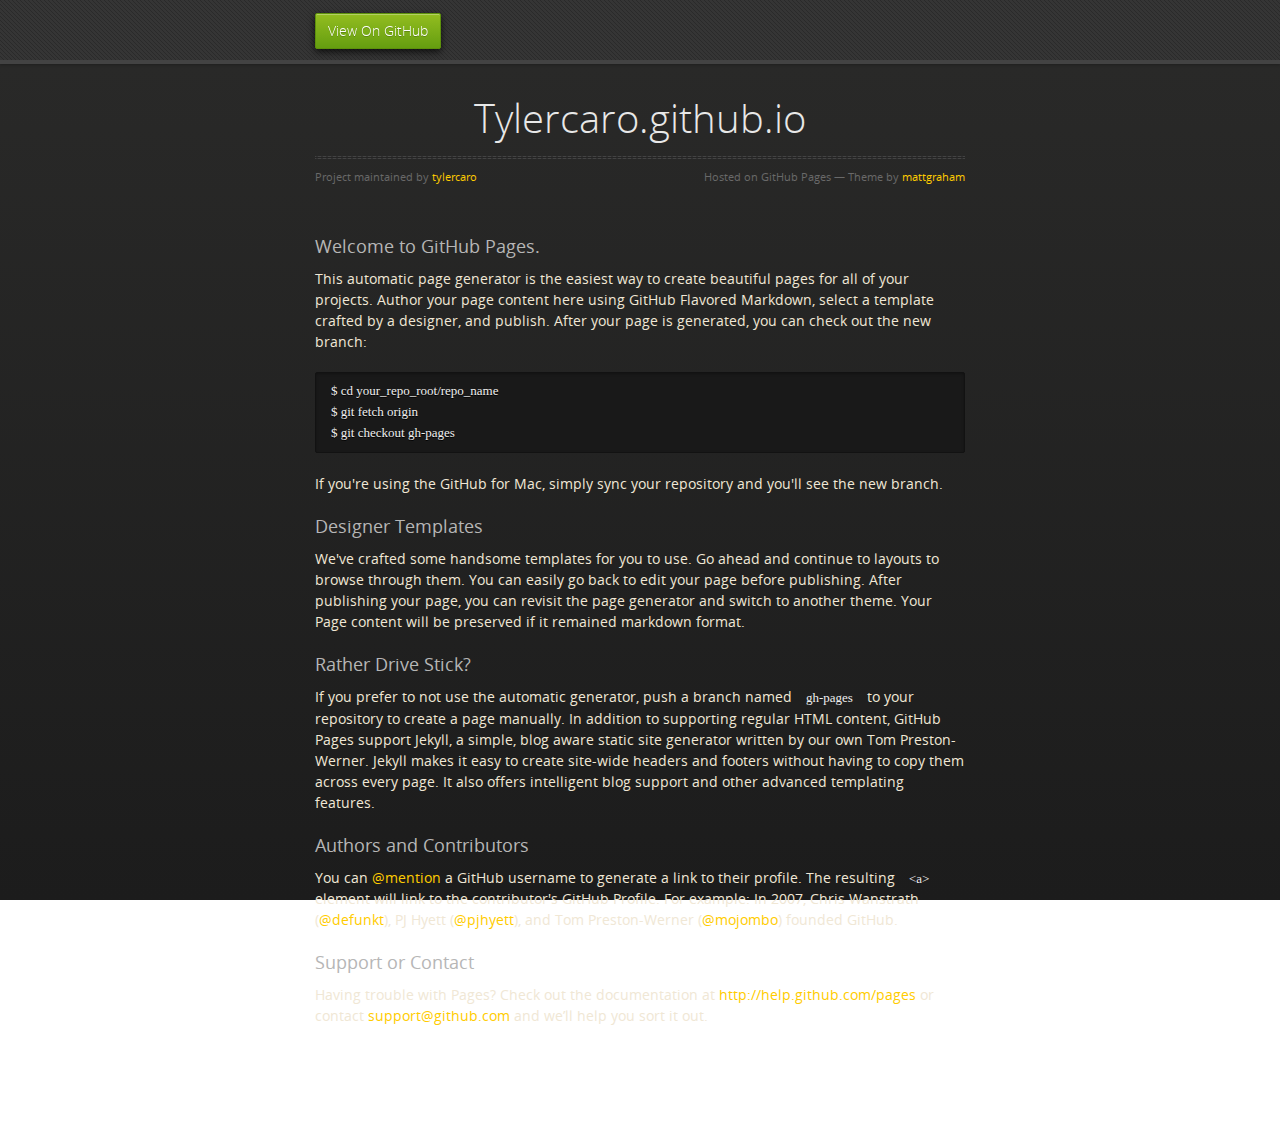
==== archive/index.html @ 43fe7cd8 "Copied Bootstrap Files for Site" ====
<!doctype html>
<html>
  <head>
    <meta charset="utf-8">
    <meta http-equiv="X-UA-Compatible" content="chrome=1">
    <title>Tylercaro.github.io by tylercaro</title>
    <link rel="stylesheet" href="stylesheets/styles.css">
    <link rel="stylesheet" href="stylesheets/pygment_trac.css">
    <script src="https://ajax.googleapis.com/ajax/libs/jquery/1.7.1/jquery.min.js"></script>
    <script src="javascripts/respond.js"></script>
    <!--[if lt IE 9]>
      <script src="//html5shiv.googlecode.com/svn/trunk/html5.js"></script>
    <![endif]-->
    <!--[if lt IE 8]>
    <link rel="stylesheet" href="stylesheets/ie.css">
    <![endif]-->
    <meta name="viewport" content="width=device-width, initial-scale=1, user-scalable=no">

  </head>
  <body>
      <div id="header">
        <nav>
          <li class="fork"><a href="https://github.com/tylercaro">View On GitHub</a></li>
        </nav>
      </div><!-- end header -->

    <div class="wrapper">

      <section>
        <div id="title">
          <h1>Tylercaro.github.io</h1>
          <p></p>
          <hr>
          <span class="credits left">Project maintained by <a href="https://github.com/tylercaro">tylercaro</a></span>
          <span class="credits right">Hosted on GitHub Pages &mdash; Theme by <a href="https://twitter.com/michigangraham">mattgraham</a></span>
        </div>

        <h3>
<a name="welcome-to-github-pages" class="anchor" href="#welcome-to-github-pages"><span class="octicon octicon-link"></span></a>Welcome to GitHub Pages.</h3>

<p>This automatic page generator is the easiest way to create beautiful pages for all of your projects. Author your page content here using GitHub Flavored Markdown, select a template crafted by a designer, and publish. After your page is generated, you can check out the new branch:</p>

<pre><code>$ cd your_repo_root/repo_name
$ git fetch origin
$ git checkout gh-pages
</code></pre>

<p>If you're using the GitHub for Mac, simply sync your repository and you'll see the new branch.</p>

<h3>
<a name="designer-templates" class="anchor" href="#designer-templates"><span class="octicon octicon-link"></span></a>Designer Templates</h3>

<p>We've crafted some handsome templates for you to use. Go ahead and continue to layouts to browse through them. You can easily go back to edit your page before publishing. After publishing your page, you can revisit the page generator and switch to another theme. Your Page content will be preserved if it remained markdown format.</p>

<h3>
<a name="rather-drive-stick" class="anchor" href="#rather-drive-stick"><span class="octicon octicon-link"></span></a>Rather Drive Stick?</h3>

<p>If you prefer to not use the automatic generator, push a branch named <code>gh-pages</code> to your repository to create a page manually. In addition to supporting regular HTML content, GitHub Pages support Jekyll, a simple, blog aware static site generator written by our own Tom Preston-Werner. Jekyll makes it easy to create site-wide headers and footers without having to copy them across every page. It also offers intelligent blog support and other advanced templating features.</p>

<h3>
<a name="authors-and-contributors" class="anchor" href="#authors-and-contributors"><span class="octicon octicon-link"></span></a>Authors and Contributors</h3>

<p>You can <a href="https://github.com/blog/821" class="user-mention">@mention</a> a GitHub username to generate a link to their profile. The resulting <code>&lt;a&gt;</code> element will link to the contributor's GitHub Profile. For example: In 2007, Chris Wanstrath (<a href="https://github.com/defunkt" class="user-mention">@defunkt</a>), PJ Hyett (<a href="https://github.com/pjhyett" class="user-mention">@pjhyett</a>), and Tom Preston-Werner (<a href="https://github.com/mojombo" class="user-mention">@mojombo</a>) founded GitHub.</p>

<h3>
<a name="support-or-contact" class="anchor" href="#support-or-contact"><span class="octicon octicon-link"></span></a>Support or Contact</h3>

<p>Having trouble with Pages? Check out the documentation at <a href="http://help.github.com/pages">http://help.github.com/pages</a> or contact <a href="mailto:support@github.com">support@github.com</a> and we’ll help you sort it out.</p>
      </section>

    </div>
    <!--[if !IE]><script>fixScale(document);</script><![endif]-->
    
  </body>
</html>
---- archive/stylesheets/styles.css ----
@font-face {
  font-family: 'OpenSansLight';
  src: url("../fonts/OpenSans-Light-webfont.eot");
  src: url("../fonts/OpenSans-Light-webfont.eot?#iefix") format("embedded-opentype"), url("../fonts/OpenSans-Light-webfont.woff") format("woff"), url("../fonts/OpenSans-Light-webfont.ttf") format("truetype"), url("../fonts/OpenSans-Light-webfont.svg#OpenSansLight") format("svg");
  font-weight: normal;
  font-style: normal;
}

@font-face {
  font-family: 'OpenSansLightItalic';
  src: url("../fonts/OpenSans-LightItalic-webfont.eot");
  src: url("../fonts/OpenSans-LightItalic-webfont.eot?#iefix") format("embedded-opentype"), url("../fonts/OpenSans-LightItalic-webfont.woff") format("woff"), url("../fonts/OpenSans-LightItalic-webfont.ttf") format("truetype"), url("../fonts/OpenSans-LightItalic-webfont.svg#OpenSansLightItalic") format("svg");
  font-weight: normal;
  font-style: normal;
}

@font-face {
  font-family: 'OpenSansRegular';
  src: url("../fonts/OpenSans-Regular-webfont.eot");
  src: url("../fonts/OpenSans-Regular-webfont.eot?#iefix") format("embedded-opentype"), url("../fonts/OpenSans-Regular-webfont.woff") format("woff"), url("../fonts/OpenSans-Regular-webfont.ttf") format("truetype"), url("../fonts/OpenSans-Regular-webfont.svg#OpenSansRegular") format("svg");
  font-weight: normal;
  font-style: normal;
  -webkit-font-smoothing: antialiased;
}

@font-face {
  font-family: 'OpenSansItalic';
  src: url("../fonts/OpenSans-Italic-webfont.eot");
  src: url("../fonts/OpenSans-Italic-webfont.eot?#iefix") format("embedded-opentype"), url("../fonts/OpenSans-Italic-webfont.woff") format("woff"), url("../fonts/OpenSans-Italic-webfont.ttf") format("truetype"), url("../fonts/OpenSans-Italic-webfont.svg#OpenSansItalic") format("svg");
  font-weight: normal;
  font-style: normal;
  -webkit-font-smoothing: antialiased;
}

@font-face {
  font-family: 'OpenSansSemibold';
  src: url("../fonts/OpenSans-Semibold-webfont.eot");
  src: url("../fonts/OpenSans-Semibold-webfont.eot?#iefix") format("embedded-opentype"), url("../fonts/OpenSans-Semibold-webfont.woff") format("woff"), url("../fonts/OpenSans-Semibold-webfont.ttf") format("truetype"), url("../fonts/OpenSans-Semibold-webfont.svg#OpenSansSemibold") format("svg");
  font-weight: normal;
  font-style: normal;
  -webkit-font-smoothing: antialiased;
}

@font-face {
  font-family: 'OpenSansSemiboldItalic';
  src: url("../fonts/OpenSans-SemiboldItalic-webfont.eot");
  src: url("../fonts/OpenSans-SemiboldItalic-webfont.eot?#iefix") format("embedded-opentype"), url("../fonts/OpenSans-SemiboldItalic-webfont.woff") format("woff"), url("../fonts/OpenSans-SemiboldItalic-webfont.ttf") format("truetype"), url("../fonts/OpenSans-SemiboldItalic-webfont.svg#OpenSansSemiboldItalic") format("svg");
  font-weight: normal;
  font-style: normal;
  -webkit-font-smoothing: antialiased;
}

@font-face {
  font-family: 'OpenSansBold';
  src: url("../fonts/OpenSans-Bold-webfont.eot");
  src: url("../fonts/OpenSans-Bold-webfont.eot?#iefix") format("embedded-opentype"), url("../fonts/OpenSans-Bold-webfont.woff") format("woff"), url("../fonts/OpenSans-Bold-webfont.ttf") format("truetype"), url("../fonts/OpenSans-Bold-webfont.svg#OpenSansBold") format("svg");
  font-weight: normal;
  font-style: normal;
  -webkit-font-smoothing: antialiased;
}

@font-face {
  font-family: 'OpenSansBoldItalic';
  src: url("../fonts/OpenSans-BoldItalic-webfont.eot");
  src: url("../fonts/OpenSans-BoldItalic-webfont.eot?#iefix") format("embedded-opentype"), url("../fonts/OpenSans-BoldItalic-webfont.woff") format("woff"), url("../fonts/OpenSans-BoldItalic-webfont.ttf") format("truetype"), url("../fonts/OpenSans-BoldItalic-webfont.svg#OpenSansBoldItalic") format("svg");
  font-weight: normal;
  font-style: normal;
  -webkit-font-smoothing: antialiased;
}

/* normalize.css 2012-02-07T12:37 UTC - http://github.com/necolas/normalize.css */
/* =============================================================================
   HTML5 display definitions
   ========================================================================== */
/*
 * Corrects block display not defined in IE6/7/8/9 & FF3
 */
article,
aside,
details,
figcaption,
figure,
footer,
header,
hgroup,
nav,
section,
summary {
  display: block;
}

/*
 * Corrects inline-block display not defined in IE6/7/8/9 & FF3
 */
audio,
canvas,
video {
  display: inline-block;
  *display: inline;
  *zoom: 1;
}

/*
 * Prevents modern browsers from displaying 'audio' without controls
 */
audio:not([controls]) {
  display: none;
}

/*
 * Addresses styling for 'hidden' attribute not present in IE7/8/9, FF3, S4
 * Known issue: no IE6 support
 */
[hidden] {
  display: none;
}

/* =============================================================================
   Base
   ========================================================================== */
/*
 * 1. Corrects text resizing oddly in IE6/7 when body font-size is set using em units
 *    http://clagnut.com/blog/348/#c790
 * 2. Prevents iOS text size adjust after orientation change, without disabling user zoom
 *    www.456bereastreet.com/archive/201012/controlling_text_size_in_safari_for_ios_without_disabling_user_zoom/
 */
html {
  font-size: 100%;
  /* 1 */
  -webkit-text-size-adjust: 100%;
  /* 2 */
  -ms-text-size-adjust: 100%;
  /* 2 */
}

/*
 * Addresses font-family inconsistency between 'textarea' and other form elements.
 */
html,
button,
input,
select,
textarea {
  font-family: sans-serif;
}

/*
 * Addresses margins handled incorrectly in IE6/7
 */
body {
  margin: 0;
}

/* =============================================================================
   Links
   ========================================================================== */
/*
 * Addresses outline displayed oddly in Chrome
 */
a:focus {
  outline: thin dotted;
}

/*
 * Improves readability when focused and also mouse hovered in all browsers
 * people.opera.com/patrickl/experiments/keyboard/test
 */
a:hover,
a:active {
  outline: 0;
}

/* =============================================================================
   Typography
   ========================================================================== */
/*
 * Addresses font sizes and margins set differently in IE6/7
 * Addresses font sizes within 'section' and 'article' in FF4+, Chrome, S5
 */
h1 {
  font-size: 2em;
  margin: 0.67em 0;
}

h2 {
  font-size: 1.5em;
  margin: 0.83em 0;
}

h3 {
  font-size: 1.17em;
  margin: 1em 0;
}

h4 {
  font-size: 1em;
  margin: 1.33em 0;
}

h5 {
  font-size: 0.83em;
  margin: 1.67em 0;
}

h6 {
  font-size: 0.75em;
  margin: 2.33em 0;
}

/*
 * Addresses styling not present in IE7/8/9, S5, Chrome
 */
abbr[title] {
  border-bottom: 1px dotted;
}

/*
 * Addresses style set to 'bolder' in FF3+, S4/5, Chrome
*/
b,
strong {
  font-weight: bold;
}

blockquote {
  margin: 1em 40px;
}

/*
 * Addresses styling not present in S5, Chrome
 */
dfn {
  font-style: italic;
}

/*
 * Addresses styling not present in IE6/7/8/9
 */
mark {
  background: #ff0;
  color: #000;
}

/*
 * Addresses margins set differently in IE6/7
 */
p,
pre {
  margin: 1em 0;
}

/*
 * Corrects font family set oddly in IE6, S4/5, Chrome
 * en.wikipedia.org/wiki/User:Davidgothberg/Test59
 */
pre,
code,
kbd,
samp {
  font-family: monospace, serif;
  _font-family: 'courier new', monospace;
  font-size: 1em;
}

/*
 * 1. Addresses CSS quotes not supported in IE6/7
 * 2. Addresses quote property not supported in S4
 */
/* 1 */
q {
  quotes: none;
}

/* 2 */
q:before,
q:after {
  content: '';
  content: none;
}

small {
  font-size: 75%;
}

/*
 * Prevents sub and sup affecting line-height in all browsers
 * gist.github.com/413930
 */
sub,
sup {
  font-size: 75%;
  line-height: 0;
  position: relative;
  vertical-align: baseline;
}

sup {
  top: -0.5em;
}

sub {
  bottom: -0.25em;
}

/* =============================================================================
   Lists
   ========================================================================== */
/*
 * Addresses margins set differently in IE6/7
 */
dl,
menu,
ol,
ul {
  margin: 1em 0;
}

dd {
  margin: 0 0 0 40px;
}

/*
 * Addresses paddings set differently in IE6/7
 */
menu,
ol,
ul {
  padding: 0 0 0 40px;
}

/*
 * Corrects list images handled incorrectly in IE7
 */
nav ul,
nav ol {
  list-style: none;
  list-style-image: none;
}

/* =============================================================================
   Embedded content
   ========================================================================== */
/*
 * 1. Removes border when inside 'a' element in IE6/7/8/9, FF3
 * 2. Improves image quality when scaled in IE7
 *    code.flickr.com/blog/2008/11/12/on-ui-quality-the-little-things-client-side-image-resizing/
 */
img {
  border: 0;
  /* 1 */
  -ms-interpolation-mode: bicubic;
  /* 2 */
}

/*
 * Corrects overflow displayed oddly in IE9
 */
svg:not(:root) {
  overflow: hidden;
}

/* =============================================================================
   Figures
   ========================================================================== */
/*
 * Addresses margin not present in IE6/7/8/9, S5, O11
 */
figure {
  margin: 0;
}

/* =============================================================================
   Forms
   ========================================================================== */
/*
 * Corrects margin displayed oddly in IE6/7
 */
form {
  margin: 0;
}

/*
 * Define consistent border, margin, and padding
 */
fieldset {
  border: 1px solid #c0c0c0;
  margin: 0 2px;
  padding: 0.35em 0.625em 0.75em;
}

/*
 * 1. Corrects color not being inherited in IE6/7/8/9
 * 2. Corrects text not wrapping in FF3 
 * 3. Corrects alignment displayed oddly in IE6/7
 */
legend {
  border: 0;
  /* 1 */
  padding: 0;
  white-space: normal;
  /* 2 */
  *margin-left: -7px;
  /* 3 */
}

/*
 * 1. Corrects font size not being inherited in all browsers
 * 2. Addresses margins set differently in IE6/7, FF3+, S5, Chrome
 * 3. Improves appearance and consistency in all browsers
 */
button,
input,
select,
textarea {
  font-size: 100%;
  /* 1 */
  margin: 0;
  /* 2 */
  vertical-align: baseline;
  /* 3 */
  *vertical-align: middle;
  /* 3 */
}

/*
 * Addresses FF3/4 setting line-height on 'input' using !important in the UA stylesheet
 */
button,
input {
  line-height: normal;
  /* 1 */
}

/*
 * 1. Improves usability and consistency of cursor style between image-type 'input' and others
 * 2. Corrects inability to style clickable 'input' types in iOS
 * 3. Removes inner spacing in IE7 without affecting normal text inputs
 *    Known issue: inner spacing remains in IE6
 */
button,
input[type="button"],
input[type="reset"],
input[type="submit"] {
  cursor: pointer;
  /* 1 */
  -webkit-appearance: button;
  /* 2 */
  *overflow: visible;
  /* 3 */
}

/*
 * Re-set default cursor for disabled elements
 */
button[disabled],
input[disabled] {
  cursor: default;
}

/*
 * 1. Addresses box sizing set to content-box in IE8/9
 * 2. Removes excess padding in IE8/9
 * 3. Removes excess padding in IE7
      Known issue: excess padding remains in IE6
 */
input[type="checkbox"],
input[type="radio"] {
  box-sizing: border-box;
  /* 1 */
  padding: 0;
  /* 2 */
  *height: 13px;
  /* 3 */
  *width: 13px;
  /* 3 */
}

/*
 * 1. Addresses appearance set to searchfield in S5, Chrome
 * 2. Addresses box-sizing set to border-box in S5, Chrome (include -moz to future-proof)
 */
input[type="search"] {
  -webkit-appearance: textfield;
  /* 1 */
  -moz-box-sizing: content-box;
  -webkit-box-sizing: content-box;
  /* 2 */
  box-sizing: content-box;
}

/*
 * Removes inner padding and search cancel button in S5, Chrome on OS X
 */
input[type="search"]::-webkit-search-decoration,
input[type="search"]::-webkit-search-cancel-button {
  -webkit-appearance: none;
}

/*
 * Removes inner padding and border in FF3+
 * www.sitepen.com/blog/2008/05/14/the-devils-in-the-details-fixing-dojos-toolbar-buttons/
 */
button::-moz-focus-inner,
input::-moz-focus-inner {
  border: 0;
  padding: 0;
}

/*
 * 1. Removes default vertical scrollbar in IE6/7/8/9
 * 2. Improves readability and alignment in all browsers
 */
textarea {
  overflow: auto;
  /* 1 */
  vertical-align: top;
  /* 2 */
}

/* =============================================================================
   Tables
   ========================================================================== */
/*
 * Remove most spacing between table cells
 */
table {
  border-collapse: collapse;
  border-spacing: 0;
}

body {
  padding: 0px 0 20px 0px;
  margin: 0px;
  font: 14px/1.5 "OpenSansRegular", "Helvetica Neue", Helvetica, Arial, sans-serif;
  color: #f0e7d5;
  font-weight: normal;
  background: #252525;
  background-attachment: fixed !important;
  background: -webkit-gradient(linear, 50% 0%, 50% 100%, color-stop(0%, #2a2a29), color-stop(100%, #1c1c1c));
  background: -webkit-linear-gradient(#2a2a29, #1c1c1c);
  background: -moz-linear-gradient(#2a2a29, #1c1c1c);
  background: -o-linear-gradient(#2a2a29, #1c1c1c);
  background: -ms-linear-gradient(#2a2a29, #1c1c1c);
  background: linear-gradient(#2a2a29, #1c1c1c);
}

h1, h2, h3, h4, h5, h6 {
  color: #e8e8e8;
  margin: 0 0 10px;
  font-family: 'OpenSansRegular', "Helvetica Neue", Helvetica, Arial, sans-serif;
  font-weight: normal;
}

p, ul, ol, table, pre, dl {
  margin: 0 0 20px;
}

h1, h2, h3 {
  line-height: 1.1;
}

h1 {
  font-size: 28px;
}

h2 {
  font-size: 24px;
}

h4, h5, h6 {
  color: #e8e8e8;
}

h3 {
  font-size: 18px;
  line-height: 24px;
  font-family: 'OpenSansRegular', "Helvetica Neue", Helvetica, Arial, sans-serif !important;
  font-weight: normal;
  color: #b6b6b6;
}

a {
  color: #ffcc00;
  font-weight: 400;
  text-decoration: none;
}
a:hover {
  color: #ffeb9b;
}

a small {
  font-size: 11px;
  color: #666;
  margin-top: -0.6em;
  display: block;
}

ul {
  list-style-image: url("../images/bullet.png");
}

strong {
  font-family: 'OpenSansBold', "Helvetica Neue", Helvetica, Arial, sans-serif !important;
  font-weight: normal;
}

.wrapper {
  max-width: 650px;
  margin: 0 auto;
  position: relative;
  padding: 0 20px;
}

section img {
  max-width: 100%;
}

blockquote {
  border-left: 3px solid #ffcc00;
  margin: 0;
  padding: 0 0 0 20px;
  font-style: italic;
}

code {
  font-family: "Lucida Sans", Monaco, Bitstream Vera Sans Mono, Lucida Console, Terminal;
  color: #efefef;
  font-size: 13px;
  margin: 0 4px;
  padding: 4px 6px;
  -moz-border-radius: 2px;
  -webkit-border-radius: 2px;
  -o-border-radius: 2px;
  -ms-border-radius: 2px;
  -khtml-border-radius: 2px;
  border-radius: 2px;
}

pre {
  padding: 8px 15px;
  background: #191919;
  -moz-border-radius: 2px;
  -webkit-border-radius: 2px;
  -o-border-radius: 2px;
  -ms-border-radius: 2px;
  -khtml-border-radius: 2px;
  border-radius: 2px;
  border: 1px solid #121212;
  -moz-box-shadow: inset 0 1px 3px rgba(0, 0, 0, 0.3);
  -webkit-box-shadow: inset 0 1px 3px rgba(0, 0, 0, 0.3);
  -o-box-shadow: inset 0 1px 3px rgba(0, 0, 0, 0.3);
  box-shadow: inset 0 1px 3px rgba(0, 0, 0, 0.3);
  overflow: auto;
  overflow-y: hidden;
}
pre code {
  color: #efefef;
  text-shadow: 0px 1px 0px #000;
  margin: 0;
  padding: 0;
}

table {
  width: 100%;
  border-collapse: collapse;
}

th {
  text-align: left;
  padding: 5px 10px;
  border-bottom: 1px solid #434343;
  color: #b6b6b6;
  font-family: 'OpenSansSemibold', "Helvetica Neue", Helvetica, Arial, sans-serif !important;
  font-weight: normal;
}

td {
  text-align: left;
  padding: 5px 10px;
  border-bottom: 1px solid #434343;
}

hr {
  border: 0;
  outline: none;
  height: 3px;
  background: transparent url("../images/hr.gif") center center repeat-x;
  margin: 0 0 20px;
}

dt {
  color: #F0E7D5;
  font-family: 'OpenSansSemibold', "Helvetica Neue", Helvetica, Arial, sans-serif !important;
  font-weight: normal;
}

#header {
  z-index: 100;
  left: 0;
  top: 0px;
  height: 60px;
  width: 100%;
  position: fixed;
  background: url(../images/nav-bg.gif) #353535;
  border-bottom: 4px solid #434343;
  -moz-box-shadow: 0px 1px 3px rgba(0, 0, 0, 0.25);
  -webkit-box-shadow: 0px 1px 3px rgba(0, 0, 0, 0.25);
  -o-box-shadow: 0px 1px 3px rgba(0, 0, 0, 0.25);
  box-shadow: 0px 1px 3px rgba(0, 0, 0, 0.25);
}
#header nav {
  max-width: 650px;
  margin: 0 auto;
  padding: 0 10px;
  background: blue;
  margin: 6px auto;
}
#header nav li {
  font-family: 'OpenSansLight', "Helvetica Neue", Helvetica, Arial, sans-serif;
  font-weight: normal;
  list-style: none;
  display: inline;
  color: white;
  line-height: 50px;
  text-shadow: 0px 1px 0px rgba(0, 0, 0, 0.2);
  font-size: 14px;
}
#header nav li a {
  color: white;
  border: 1px solid #5d910b;
  background: -webkit-gradient(linear, 50% 0%, 50% 100%, color-stop(0%, #93bd20), color-stop(100%, #659e10));
  background: -webkit-linear-gradient(#93bd20, #659e10);
  background: -moz-linear-gradient(#93bd20, #659e10);
  background: -o-linear-gradient(#93bd20, #659e10);
  background: -ms-linear-gradient(#93bd20, #659e10);
  background: linear-gradient(#93bd20, #659e10);
  -moz-border-radius: 2px;
  -webkit-border-radius: 2px;
  -o-border-radius: 2px;
  -ms-border-radius: 2px;
  -khtml-border-radius: 2px;
  border-radius: 2px;
  -moz-box-shadow: inset 0px 1px 0px rgba(255, 255, 255, 0.3), 0px 3px 7px rgba(0, 0, 0, 0.7);
  -webkit-box-shadow: inset 0px 1px 0px rgba(255, 255, 255, 0.3), 0px 3px 7px rgba(0, 0, 0, 0.7);
  -o-box-shadow: inset 0px 1px 0px rgba(255, 255, 255, 0.3), 0px 3px 7px rgba(0, 0, 0, 0.7);
  box-shadow: inset 0px 1px 0px rgba(255, 255, 255, 0.3), 0px 3px 7px rgba(0, 0, 0, 0.7);
  background-color: #93bd20;
  padding: 10px 12px;
  margin-top: 6px;
  line-height: 14px;
  font-size: 14px;
  display: inline-block;
  text-align: center;
}
#header nav li a:hover {
  background: -webkit-gradient(linear, 50% 0%, 50% 100%, color-stop(0%, #749619), color-stop(100%, #527f0e));
  background: -webkit-linear-gradient(#749619, #527f0e);
  background: -moz-linear-gradient(#749619, #527f0e);
  background: -o-linear-gradient(#749619, #527f0e);
  background: -ms-linear-gradient(#749619, #527f0e);
  background: linear-gradient(#749619, #527f0e);
  background-color: #659e10;
  border: 1px solid #527f0e;
  -moz-box-shadow: inset 0px 1px 1px rgba(0, 0, 0, 0.2), 0px 1px 0px rgba(0, 0, 0, 0);
  -webkit-box-shadow: inset 0px 1px 1px rgba(0, 0, 0, 0.2), 0px 1px 0px rgba(0, 0, 0, 0);
  -o-box-shadow: inset 0px 1px 1px rgba(0, 0, 0, 0.2), 0px 1px 0px rgba(0, 0, 0, 0);
  box-shadow: inset 0px 1px 1px rgba(0, 0, 0, 0.2), 0px 1px 0px rgba(0, 0, 0, 0);
}
#header nav li.fork {
  float: left;
  margin-left: 0px;
}
#header nav li.downloads {
  float: right;
  margin-left: 6px;
}
#header nav li.title {
  float: right;
  margin-right: 10px;
  font-size: 11px;
}

section {
  max-width: 650px;
  padding: 30px 0px 50px 0px;
  margin: 20px 0;
  margin-top: 70px;
}
section #title {
  border: 0;
  outline: none;
  margin: 0 0 50px 0;
  padding: 0 0 5px 0;
}
section #title h1 {
  font-family: 'OpenSansLight', "Helvetica Neue", Helvetica, Arial, sans-serif;
  font-weight: normal;
  font-size: 40px;
  text-align: center;
  line-height: 36px;
}
section #title p {
  color: #d7cfbe;
  font-family: 'OpenSansLight', "Helvetica Neue", Helvetica, Arial, sans-serif;
  font-weight: normal;
  font-size: 18px;
  text-align: center;
}
section #title .credits {
  font-size: 11px;
  font-family: 'OpenSansRegular', "Helvetica Neue", Helvetica, Arial, sans-serif;
  font-weight: normal;
  color: #696969;
  margin-top: -10px;
}
section #title .credits.left {
  float: left;
}
section #title .credits.right {
  float: right;
}

@media print, screen and (max-width: 720px) {
  #title .credits {
    display: block;
    width: 100%;
    line-height: 30px;
    text-align: center;
  }
  #title .credits .left {
    float: none;
    display: block;
  }
  #title .credits .right {
    float: none;
    display: block;
  }
}
@media print, screen and (max-width: 480px) {
  #header {
    margin-top: -20px;
  }

  section {
    margin-top: 40px;
  }

  nav {
    display: none;
  }
}
---- archive/stylesheets/pygment_trac.css ----
.highlight .hll { background-color: #404040 }
.highlight  { color: #d0d0d0 }
.highlight .c { color: #999999; font-style: italic } /* Comment */
.highlight .err { color: #a61717; background-color: #e3d2d2 } /* Error */
.highlight .g { color: #d0d0d0 } /* Generic */
.highlight .k { color: #6ab825; font-weight: normal } /* Keyword */
.highlight .l { color: #d0d0d0 } /* Literal */
.highlight .n { color: #d0d0d0 } /* Name */
.highlight .o { color: #d0d0d0 } /* Operator */
.highlight .x { color: #d0d0d0 } /* Other */
.highlight .p { color: #d0d0d0 } /* Punctuation */
.highlight .cm { color: #999999; font-style: italic } /* Comment.Multiline */
.highlight .cp { color: #cd2828; font-weight: normal } /* Comment.Preproc */
.highlight .c1 { color: #999999; font-style: italic } /* Comment.Single */
.highlight .cs { color: #e50808; font-weight: normal; background-color: #520000 } /* Comment.Special */
.highlight .gd { color: #d22323 } /* Generic.Deleted */
.highlight .ge { color: #d0d0d0; font-style: italic } /* Generic.Emph */
.highlight .gr { color: #d22323 } /* Generic.Error */
.highlight .gh { color: #ffffff; font-weight: normal } /* Generic.Heading */
.highlight .gi { color: #589819 } /* Generic.Inserted */
.highlight .go { color: #cccccc } /* Generic.Output */
.highlight .gp { color: #aaaaaa } /* Generic.Prompt */
.highlight .gs { color: #d0d0d0; font-weight: normal } /* Generic.Strong */
.highlight .gu { color: #ffffff; text-decoration: underline } /* Generic.Subheading */
.highlight .gt { color: #d22323 } /* Generic.Traceback */
.highlight .kc { color: #6ab825; font-weight: normal } /* Keyword.Constant */
.highlight .kd { color: #6ab825; font-weight: normal } /* Keyword.Declaration */
.highlight .kn { color: #6ab825; font-weight: normal } /* Keyword.Namespace */
.highlight .kp { color: #6ab825 } /* Keyword.Pseudo */
.highlight .kr { color: #6ab825; font-weight: normal } /* Keyword.Reserved */
.highlight .kt { color: #6ab825; font-weight: normal } /* Keyword.Type */
.highlight .ld { color: #d0d0d0 } /* Literal.Date */
.highlight .m { color: #3677a9 } /* Literal.Number */
.highlight .s { color: #9dd5f1 } /* Literal.String */
.highlight .na { color: #bbbbbb } /* Name.Attribute */
.highlight .nb { color: #24909d } /* Name.Builtin */
.highlight .nc { color: #447fcf; text-decoration: underline } /* Name.Class */
.highlight .no { color: #40ffff } /* Name.Constant */
.highlight .nd { color: #ffa500 } /* Name.Decorator */
.highlight .ni { color: #d0d0d0 } /* Name.Entity */
.highlight .ne { color: #bbbbbb } /* Name.Exception */
.highlight .nf { color: #447fcf } /* Name.Function */
.highlight .nl { color: #d0d0d0 } /* Name.Label */
.highlight .nn { color: #447fcf; text-decoration: underline } /* Name.Namespace */
.highlight .nx { color: #d0d0d0 } /* Name.Other */
.highlight .py { color: #d0d0d0 } /* Name.Property */
.highlight .nt { color: #6ab825;} /* Name.Tag */
.highlight .nv { color: #40ffff } /* Name.Variable */
.highlight .ow { color: #6ab825; font-weight: normal } /* Operator.Word */
.highlight .w { color: #666666 } /* Text.Whitespace */
.highlight .mf { color: #3677a9 } /* Literal.Number.Float */
.highlight .mh { color: #3677a9 } /* Literal.Number.Hex */
.highlight .mi { color: #3677a9 } /* Literal.Number.Integer */
.highlight .mo { color: #3677a9 } /* Literal.Number.Oct */
.highlight .sb { color: #9dd5f1 } /* Literal.String.Backtick */
.highlight .sc { color: #9dd5f1 } /* Literal.String.Char */
.highlight .sd { color: #9dd5f1 } /* Literal.String.Doc */
.highlight .s2 { color: #9dd5f1 } /* Literal.String.Double */
.highlight .se { color: #9dd5f1 } /* Literal.String.Escape */
.highlight .sh { color: #9dd5f1 } /* Literal.String.Heredoc */
.highlight .si { color: #9dd5f1 } /* Literal.String.Interpol */
.highlight .sx { color: #ffa500 } /* Literal.String.Other */
.highlight .sr { color: #9dd5f1 } /* Literal.String.Regex */
.highlight .s1 { color: #9dd5f1 } /* Literal.String.Single */
.highlight .ss { color: #9dd5f1 } /* Literal.String.Symbol */
.highlight .bp { color: #24909d } /* Name.Builtin.Pseudo */
.highlight .vc { color: #40ffff } /* Name.Variable.Class */
.highlight .vg { color: #40ffff } /* Name.Variable.Global */
.highlight .vi { color: #40ffff } /* Name.Variable.Instance */
.highlight .il { color: #3677a9 } /* Literal.Number.Integer.Long */
---- archive/stylesheets/ie.css ----
nav {
  display: none;
}
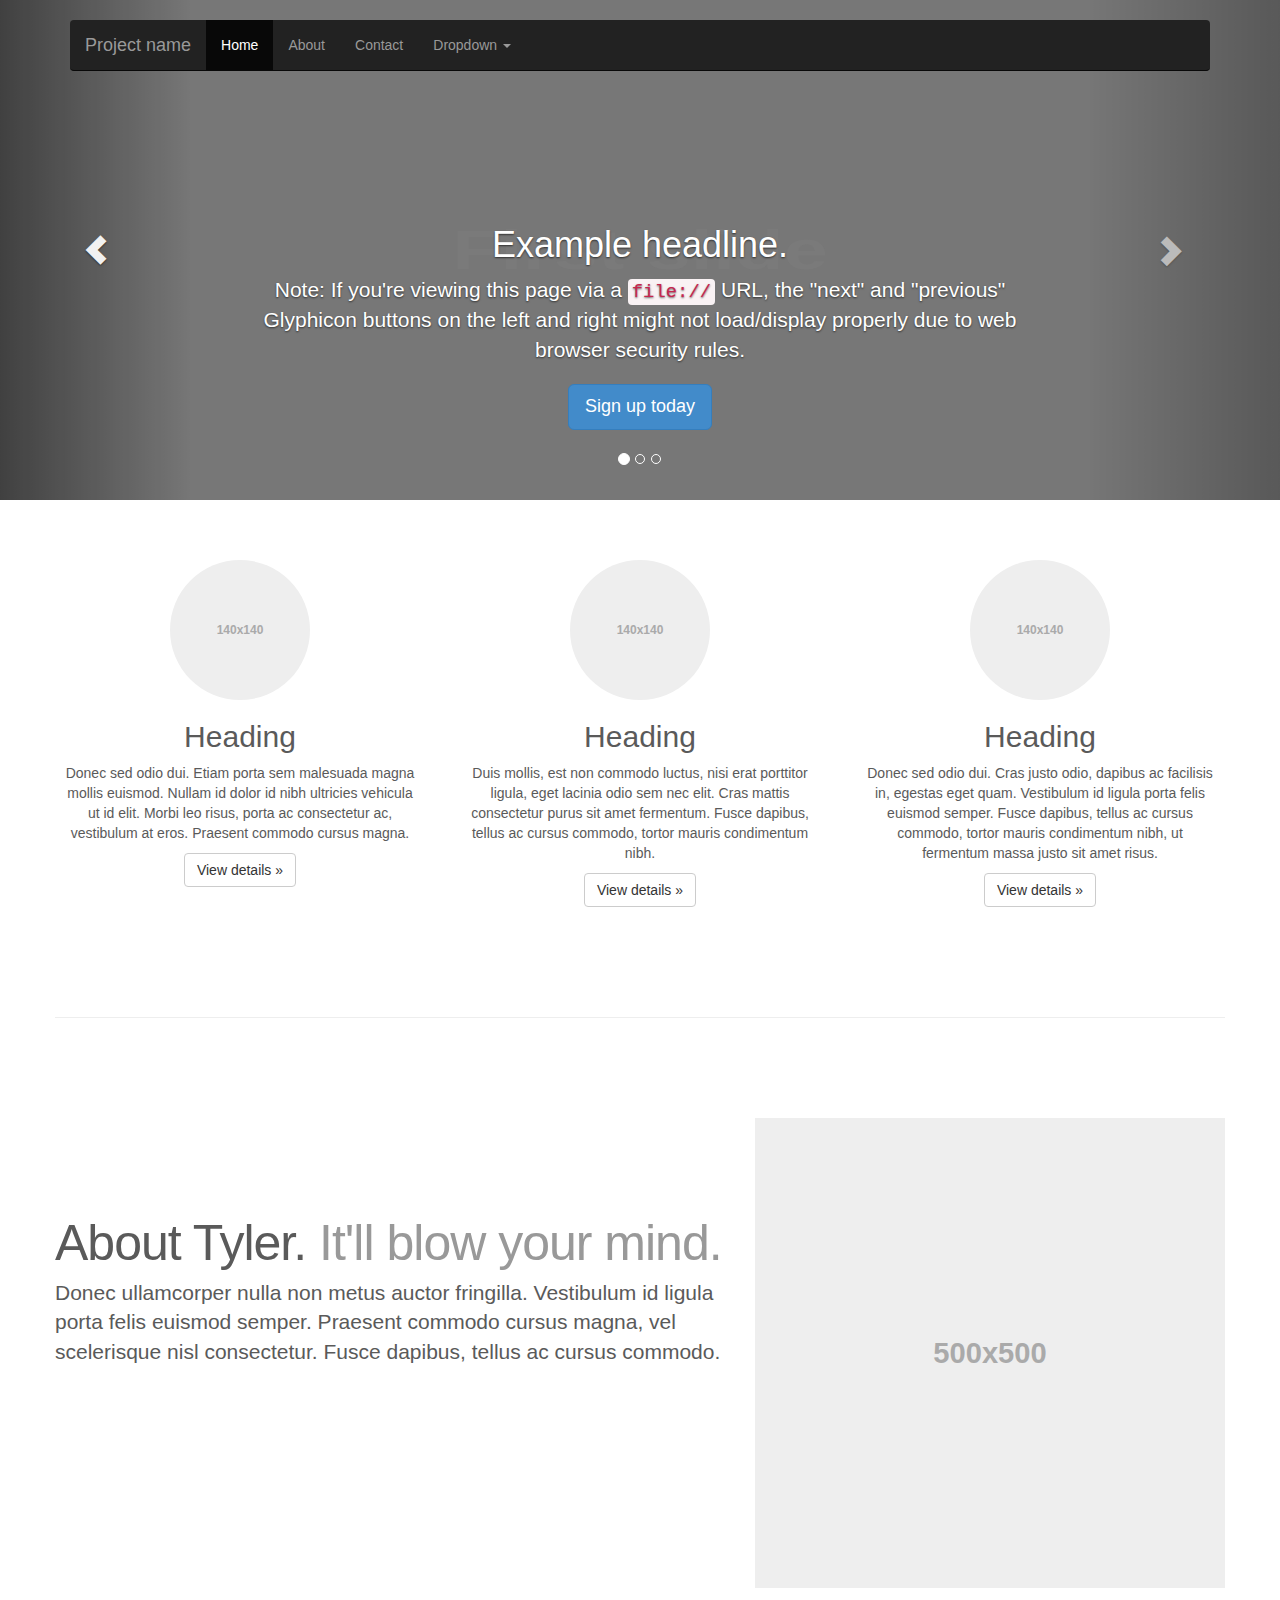
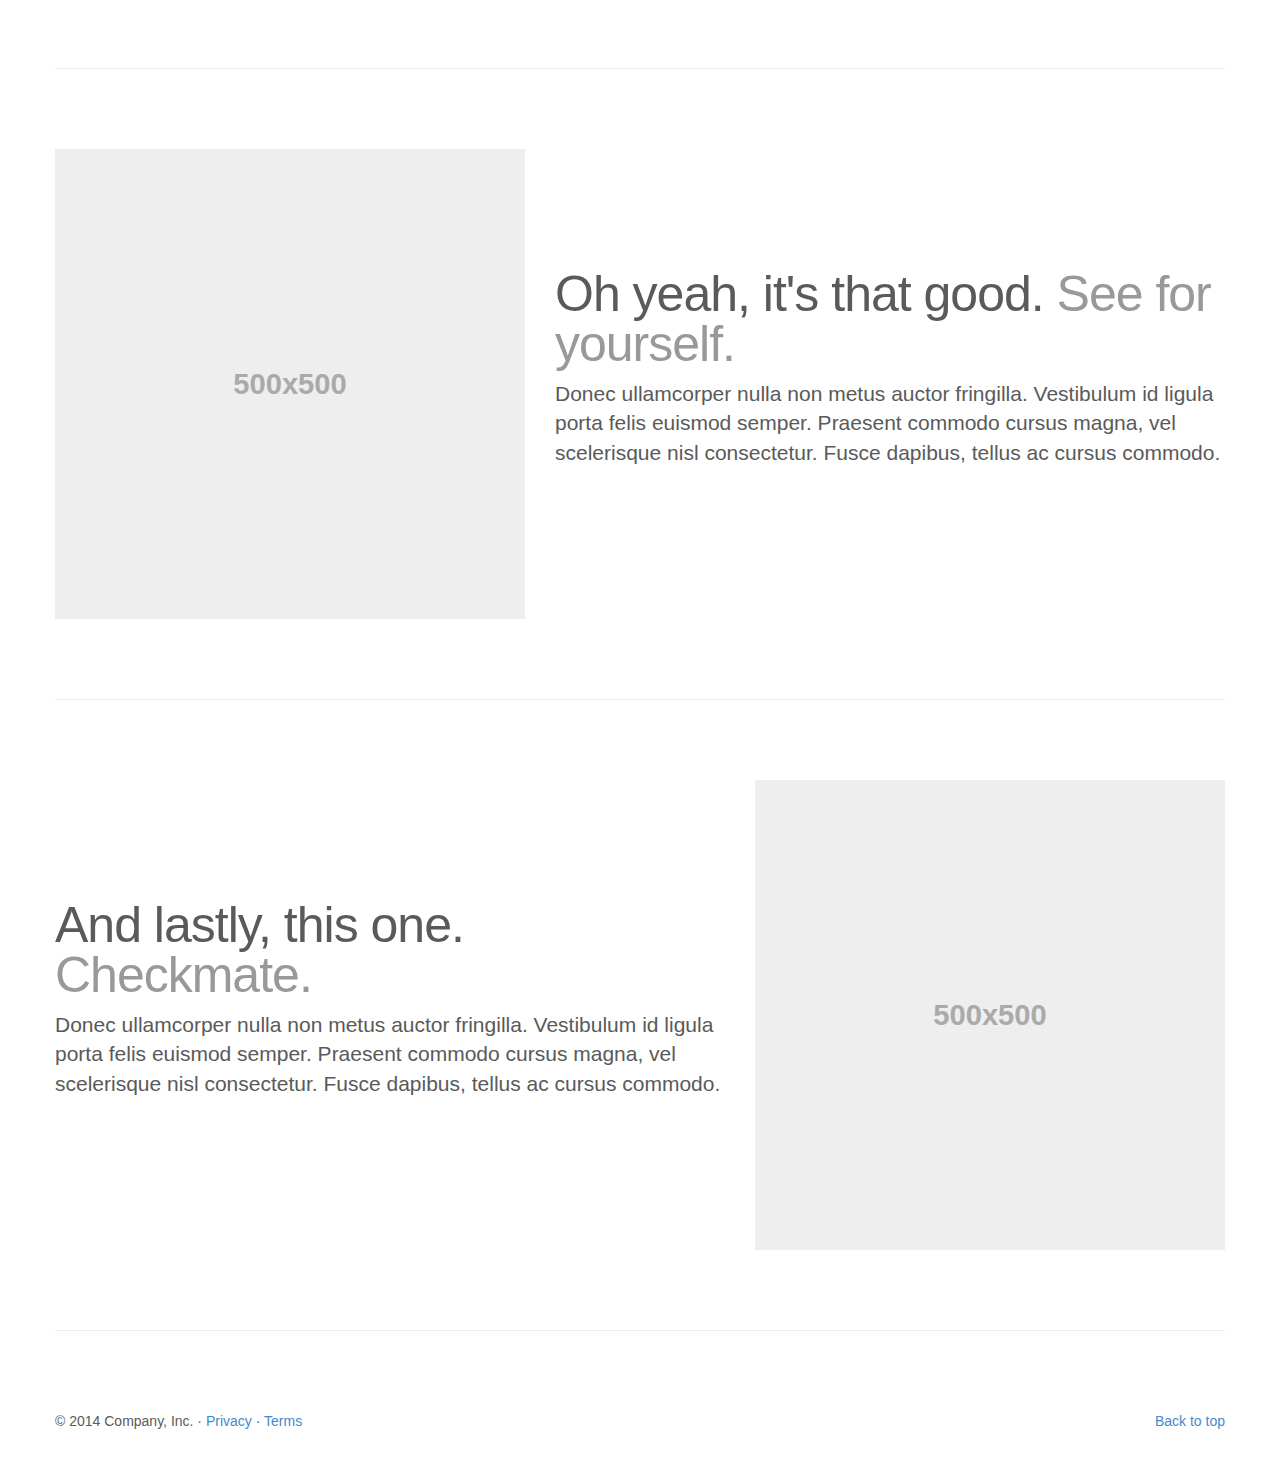
==== commit fb55984c: "using Landing" ====
--- a/archive/index.html
+++ b/archive/index.html
@@ -1,75 +1,207 @@
-<!doctype html>
-<html>
+<!DOCTYPE html>
+<html lang="en">
   <head>
     <meta charset="utf-8">
-    <meta http-equiv="X-UA-Compatible" content="chrome=1">
-    <title>Tylercaro.github.io by tylercaro</title>
-    <link rel="stylesheet" href="stylesheets/styles.css">
-    <link rel="stylesheet" href="stylesheets/pygment_trac.css">
-    <script src="https://ajax.googleapis.com/ajax/libs/jquery/1.7.1/jquery.min.js"></script>
-    <script src="javascripts/respond.js"></script>
+    <meta http-equiv="X-UA-Compatible" content="IE=edge">
+    <meta name="viewport" content="width=device-width, initial-scale=1">
+    <meta name="description" content="">
+    <meta name="author" content="">
+    <link rel="shortcut icon" href="ico/favicon.ico">
+
+    <title>Carousel Template for Bootstrap</title>
+
+    <!-- Bootstrap core CSS -->
+    <link href="css/bootstrap.min.css" rel="stylesheet">
+
+    <!-- Just for debugging purposes. Don't actually copy this line! -->
+    <!--[if lt IE 9]><script src="js/ie8-responsive-file-warning.js"></script><![endif]-->
+
+    <!-- HTML5 shim and Respond.js IE8 support of HTML5 elements and media queries -->
     <!--[if lt IE 9]>
-      <script src="//html5shiv.googlecode.com/svn/trunk/html5.js"></script>
+      <script src="https://oss.maxcdn.com/libs/html5shiv/3.7.0/html5shiv.js"></script>
+      <script src="https://oss.maxcdn.com/libs/respond.js/1.4.2/respond.min.js"></script>
     <![endif]-->
-    <!--[if lt IE 8]>
-    <link rel="stylesheet" href="stylesheets/ie.css">
-    <![endif]-->
-    <meta name="viewport" content="width=device-width, initial-scale=1, user-scalable=no">
-
+
+    <!-- Custom styles for this template -->
+    <link href="carousel.css" rel="stylesheet">
   </head>
+<!-- NAVBAR
+================================================== -->
   <body>
-      <div id="header">
-        <nav>
-          <li class="fork"><a href="https://github.com/tylercaro">View On GitHub</a></li>
-        </nav>
-      </div><!-- end header -->
-
-    <div class="wrapper">
-
-      <section>
-        <div id="title">
-          <h1>Tylercaro.github.io</h1>
-          <p></p>
-          <hr>
-          <span class="credits left">Project maintained by <a href="https://github.com/tylercaro">tylercaro</a></span>
-          <span class="credits right">Hosted on GitHub Pages &mdash; Theme by <a href="https://twitter.com/michigangraham">mattgraham</a></span>
-        </div>
-
-        <h3>
-<a name="welcome-to-github-pages" class="anchor" href="#welcome-to-github-pages"><span class="octicon octicon-link"></span></a>Welcome to GitHub Pages.</h3>
-
-<p>This automatic page generator is the easiest way to create beautiful pages for all of your projects. Author your page content here using GitHub Flavored Markdown, select a template crafted by a designer, and publish. After your page is generated, you can check out the new branch:</p>
-
-<pre><code>$ cd your_repo_root/repo_name
-$ git fetch origin
-$ git checkout gh-pages
-</code></pre>
-
-<p>If you're using the GitHub for Mac, simply sync your repository and you'll see the new branch.</p>
-
-<h3>
-<a name="designer-templates" class="anchor" href="#designer-templates"><span class="octicon octicon-link"></span></a>Designer Templates</h3>
-
-<p>We've crafted some handsome templates for you to use. Go ahead and continue to layouts to browse through them. You can easily go back to edit your page before publishing. After publishing your page, you can revisit the page generator and switch to another theme. Your Page content will be preserved if it remained markdown format.</p>
-
-<h3>
-<a name="rather-drive-stick" class="anchor" href="#rather-drive-stick"><span class="octicon octicon-link"></span></a>Rather Drive Stick?</h3>
-
-<p>If you prefer to not use the automatic generator, push a branch named <code>gh-pages</code> to your repository to create a page manually. In addition to supporting regular HTML content, GitHub Pages support Jekyll, a simple, blog aware static site generator written by our own Tom Preston-Werner. Jekyll makes it easy to create site-wide headers and footers without having to copy them across every page. It also offers intelligent blog support and other advanced templating features.</p>
-
-<h3>
-<a name="authors-and-contributors" class="anchor" href="#authors-and-contributors"><span class="octicon octicon-link"></span></a>Authors and Contributors</h3>
-
-<p>You can <a href="https://github.com/blog/821" class="user-mention">@mention</a> a GitHub username to generate a link to their profile. The resulting <code>&lt;a&gt;</code> element will link to the contributor's GitHub Profile. For example: In 2007, Chris Wanstrath (<a href="https://github.com/defunkt" class="user-mention">@defunkt</a>), PJ Hyett (<a href="https://github.com/pjhyett" class="user-mention">@pjhyett</a>), and Tom Preston-Werner (<a href="https://github.com/mojombo" class="user-mention">@mojombo</a>) founded GitHub.</p>
-
-<h3>
-<a name="support-or-contact" class="anchor" href="#support-or-contact"><span class="octicon octicon-link"></span></a>Support or Contact</h3>
-
-<p>Having trouble with Pages? Check out the documentation at <a href="http://help.github.com/pages">http://help.github.com/pages</a> or contact <a href="mailto:support@github.com">support@github.com</a> and we’ll help you sort it out.</p>
-      </section>
-
+    <div class="navbar-wrapper">
+      <div class="container">
+
+        <div class="navbar navbar-inverse navbar-static-top" role="navigation">
+          <div class="container">
+            <div class="navbar-header">
+              <button type="button" class="navbar-toggle" data-toggle="collapse" data-target=".navbar-collapse">
+                <span class="sr-only">Toggle navigation</span>
+                <span class="icon-bar"></span>
+                <span class="icon-bar"></span>
+                <span class="icon-bar"></span>
+              </button>
+              <a class="navbar-brand" href="#">Project name</a>
+            </div>
+            <div class="navbar-collapse collapse">
+              <ul class="nav navbar-nav">
+                <li class="active"><a href="#">Home</a></li>
+                <li><a href="#about">About</a></li>
+                <li><a href="#contact">Contact</a></li>
+                <li class="dropdown">
+                  <a href="#" class="dropdown-toggle" data-toggle="dropdown">Dropdown <b class="caret"></b></a>
+                  <ul class="dropdown-menu">
+                    <li><a href="#">Action</a></li>
+                    <li><a href="#">Another action</a></li>
+                    <li><a href="#">Something else here</a></li>
+                    <li class="divider"></li>
+                    <li class="dropdown-header">Nav header</li>
+                    <li><a href="#">Separated link</a></li>
+                    <li><a href="#">One more separated link</a></li>
+                  </ul>
+                </li>
+              </ul>
+            </div>
+          </div>
+        </div>
+
+      </div>
     </div>
-    <!--[if !IE]><script>fixScale(document);</script><![endif]-->
-    
+
+
+    <!-- Carousel
+    ================================================== -->
+    <div id="myCarousel" class="carousel slide" data-ride="carousel">
+      <!-- Indicators -->
+      <ol class="carousel-indicators">
+        <li data-target="#myCarousel" data-slide-to="0" class="active"></li>
+        <li data-target="#myCarousel" data-slide-to="1"></li>
+        <li data-target="#myCarousel" data-slide-to="2"></li>
+      </ol>
+      <div class="carousel-inner">
+        <div class="item active">
+          <img data-src="holder.js/900x500/auto/#777:#7a7a7a/text:First slide" alt="First slide">
+          <div class="container">
+            <div class="carousel-caption">
+              <h1>Example headline.</h1>
+              <p>Note: If you're viewing this page via a <code>file://</code> URL, the "next" and "previous" Glyphicon buttons on the left and right might not load/display properly due to web browser security rules.</p>
+              <p><a class="btn btn-lg btn-primary" href="#" role="button">Sign up today</a></p>
+            </div>
+          </div>
+        </div>
+        <div class="item">
+          <img data-src="holder.js/900x500/auto/#666:#6a6a6a/text:Second slide" alt="Second slide">
+          <div class="container">
+            <div class="carousel-caption">
+              <h1>Another example headline.</h1>
+              <p>Cras justo odio, dapibus ac facilisis in, egestas eget quam. Donec id elit non mi porta gravida at eget metus. Nullam id dolor id nibh ultricies vehicula ut id elit.</p>
+              <p><a class="btn btn-lg btn-primary" href="#" role="button">Learn more</a></p>
+            </div>
+          </div>
+        </div>
+        <div class="item">
+          <img data-src="holder.js/900x500/auto/#555:#5a5a5a/text:Third slide" alt="Third slide">
+          <div class="container">
+            <div class="carousel-caption">
+              <h1>One more for good measure.</h1>
+              <p>Cras justo odio, dapibus ac facilisis in, egestas eget quam. Donec id elit non mi porta gravida at eget metus. Nullam id dolor id nibh ultricies vehicula ut id elit.</p>
+              <p><a class="btn btn-lg btn-primary" href="#" role="button">Browse gallery</a></p>
+            </div>
+          </div>
+        </div>
+      </div>
+      <a class="left carousel-control" href="#myCarousel" data-slide="prev"><span class="glyphicon glyphicon-chevron-left"></span></a>
+      <a class="right carousel-control" href="#myCarousel" data-slide="next"><span class="glyphicon glyphicon-chevron-right"></span></a>
+    </div><!-- /.carousel -->
+
+
+
+    <!-- Marketing messaging and featurettes
+    ================================================== -->
+    <!-- Wrap the rest of the page in another container to center all the content. -->
+
+    <div class="container marketing">
+
+      <!-- Three columns of text below the carousel -->
+      <div class="row">
+        <div class="col-lg-4">
+          <img class="img-circle" data-src="holder.js/140x140" alt="Generic placeholder image">
+          <h2>Heading</h2>
+          <p>Donec sed odio dui. Etiam porta sem malesuada magna mollis euismod. Nullam id dolor id nibh ultricies vehicula ut id elit. Morbi leo risus, porta ac consectetur ac, vestibulum at eros. Praesent commodo cursus magna.</p>
+          <p><a class="btn btn-default" href="#" role="button">View details &raquo;</a></p>
+        </div><!-- /.col-lg-4 -->
+        <div class="col-lg-4">
+          <img class="img-circle" data-src="holder.js/140x140" alt="Generic placeholder image">
+          <h2>Heading</h2>
+          <p>Duis mollis, est non commodo luctus, nisi erat porttitor ligula, eget lacinia odio sem nec elit. Cras mattis consectetur purus sit amet fermentum. Fusce dapibus, tellus ac cursus commodo, tortor mauris condimentum nibh.</p>
+          <p><a class="btn btn-default" href="#" role="button">View details &raquo;</a></p>
+        </div><!-- /.col-lg-4 -->
+        <div class="col-lg-4">
+          <img class="img-circle" data-src="holder.js/140x140" alt="Generic placeholder image">
+          <h2>Heading</h2>
+          <p>Donec sed odio dui. Cras justo odio, dapibus ac facilisis in, egestas eget quam. Vestibulum id ligula porta felis euismod semper. Fusce dapibus, tellus ac cursus commodo, tortor mauris condimentum nibh, ut fermentum massa justo sit amet risus.</p>
+          <p><a class="btn btn-default" href="#" role="button">View details &raquo;</a></p>
+        </div><!-- /.col-lg-4 -->
+      </div><!-- /.row -->
+
+
+      <!-- START THE FEATURETTES -->
+
+      <hr class="featurette-divider">
+
+      <div class="row featurette">
+      <a id="about">&nbsp;</a>
+        <div class="col-md-7">
+          <h2 class="featurette-heading">About Tyler. <span class="text-muted">It'll blow your mind.</span></h2>
+          <p class="lead">Donec ullamcorper nulla non metus auctor fringilla. Vestibulum id ligula porta felis euismod semper. Praesent commodo cursus magna, vel scelerisque nisl consectetur. Fusce dapibus, tellus ac cursus commodo.</p>
+        </div>
+        <div class="col-md-5">
+          <img class="featurette-image img-responsive" data-src="holder.js/500x500/auto" alt="Generic placeholder image">
+        </div>
+      </div>
+
+      <hr class="featurette-divider">
+
+      <div class="row featurette">
+        <div class="col-md-5">
+          <img class="featurette-image img-responsive" data-src="holder.js/500x500/auto" alt="Generic placeholder image">
+        </div>
+        <div class="col-md-7">
+          <h2 class="featurette-heading">Oh yeah, it's that good. <span class="text-muted">See for yourself.</span></h2>
+          <p class="lead">Donec ullamcorper nulla non metus auctor fringilla. Vestibulum id ligula porta felis euismod semper. Praesent commodo cursus magna, vel scelerisque nisl consectetur. Fusce dapibus, tellus ac cursus commodo.</p>
+        </div>
+      </div>
+
+      <hr class="featurette-divider">
+
+      <div class="row featurette">
+        <div class="col-md-7">
+          <h2 class="featurette-heading">And lastly, this one. <span class="text-muted">Checkmate.</span></h2>
+          <p class="lead">Donec ullamcorper nulla non metus auctor fringilla. Vestibulum id ligula porta felis euismod semper. Praesent commodo cursus magna, vel scelerisque nisl consectetur. Fusce dapibus, tellus ac cursus commodo.</p>
+        </div>
+        <div class="col-md-5">
+          <img class="featurette-image img-responsive" data-src="holder.js/500x500/auto" alt="Generic placeholder image">
+        </div>
+      </div>
+
+      <hr class="featurette-divider">
+
+      <!-- /END THE FEATURETTES -->
+
+
+      <!-- FOOTER -->
+      <footer>
+        <p class="pull-right"><a href="#">Back to top</a></p>
+        <p>&copy; 2014 Company, Inc. &middot; <a href="#">Privacy</a> &middot; <a href="#">Terms</a></p>
+      </footer>
+
+    </div><!-- /.container -->
+
+
+    <!-- Bootstrap core JavaScript
+    ================================================== -->
+    <!-- Placed at the end of the document so the pages load faster -->
+    <script src="https://ajax.googleapis.com/ajax/libs/jquery/1.11.0/jquery.min.js"></script>
+    <script src="js/bootstrap.min.js"></script>
+    <script src="js/docs.min.js"></script>
   </body>
-</html>+</html>
--- a/archive/carousel.css
+++ b/archive/carousel.css
@@ -0,0 +1,147 @@
+/* GLOBAL STYLES
+-------------------------------------------------- */
+/* Padding below the footer and lighter body text */
+
+body {
+  padding-bottom: 40px;
+  color: #5a5a5a;
+}
+
+
+
+/* CUSTOMIZE THE NAVBAR
+-------------------------------------------------- */
+
+/* Special class on .container surrounding .navbar, used for positioning it into place. */
+.navbar-wrapper {
+  position: absolute;
+  top: 0;
+  right: 0;
+  left: 0;
+  z-index: 20;
+}
+
+/* Flip around the padding for proper display in narrow viewports */
+.navbar-wrapper .container {
+  padding-right: 0;
+  padding-left: 0;
+}
+.navbar-wrapper .navbar {
+  padding-right: 15px;
+  padding-left: 15px;
+}
+
+
+/* CUSTOMIZE THE CAROUSEL
+-------------------------------------------------- */
+
+/* Carousel base class */
+.carousel {
+  height: 500px;
+  margin-bottom: 60px;
+}
+/* Since positioning the image, we need to help out the caption */
+.carousel-caption {
+  z-index: 10;
+}
+
+/* Declare heights because of positioning of img element */
+.carousel .item {
+  height: 500px;
+  background-color: #777;
+}
+.carousel-inner > .item > img {
+  position: absolute;
+  top: 0;
+  left: 0;
+  min-width: 100%;
+  height: 500px;
+}
+
+
+
+/* MARKETING CONTENT
+-------------------------------------------------- */
+
+/* Pad the edges of the mobile views a bit */
+.marketing {
+  padding-right: 15px;
+  padding-left: 15px;
+}
+
+/* Center align the text within the three columns below the carousel */
+.marketing .col-lg-4 {
+  margin-bottom: 20px;
+  text-align: center;
+}
+.marketing h2 {
+  font-weight: normal;
+}
+.marketing .col-lg-4 p {
+  margin-right: 10px;
+  margin-left: 10px;
+}
+
+
+/* Featurettes
+------------------------- */
+
+.featurette-divider {
+  margin: 80px 0; /* Space out the Bootstrap <hr> more */
+}
+
+/* Thin out the marketing headings */
+.featurette-heading {
+  font-weight: 300;
+  line-height: 1;
+  letter-spacing: -1px;
+}
+
+
+
+/* RESPONSIVE CSS
+-------------------------------------------------- */
+
+@media (min-width: 768px) {
+
+  /* Remove the edge padding needed for mobile */
+  .marketing {
+    padding-right: 0;
+    padding-left: 0;
+  }
+
+  /* Navbar positioning foo */
+  .navbar-wrapper {
+    margin-top: 20px;
+  }
+  .navbar-wrapper .container {
+    padding-right: 15px;
+    padding-left:  15px;
+  }
+  .navbar-wrapper .navbar {
+    padding-right: 0;
+    padding-left:  0;
+  }
+
+  /* The navbar becomes detached from the top, so we round the corners */
+  .navbar-wrapper .navbar {
+    border-radius: 4px;
+  }
+
+  /* Bump up size of carousel content */
+  .carousel-caption p {
+    margin-bottom: 20px;
+    font-size: 21px;
+    line-height: 1.4;
+  }
+
+  .featurette-heading {
+    font-size: 50px;
+  }
+}
+
+@media (min-width: 992px) {
+  .featurette-heading {
+    margin-top: 120px;
+  }
+}
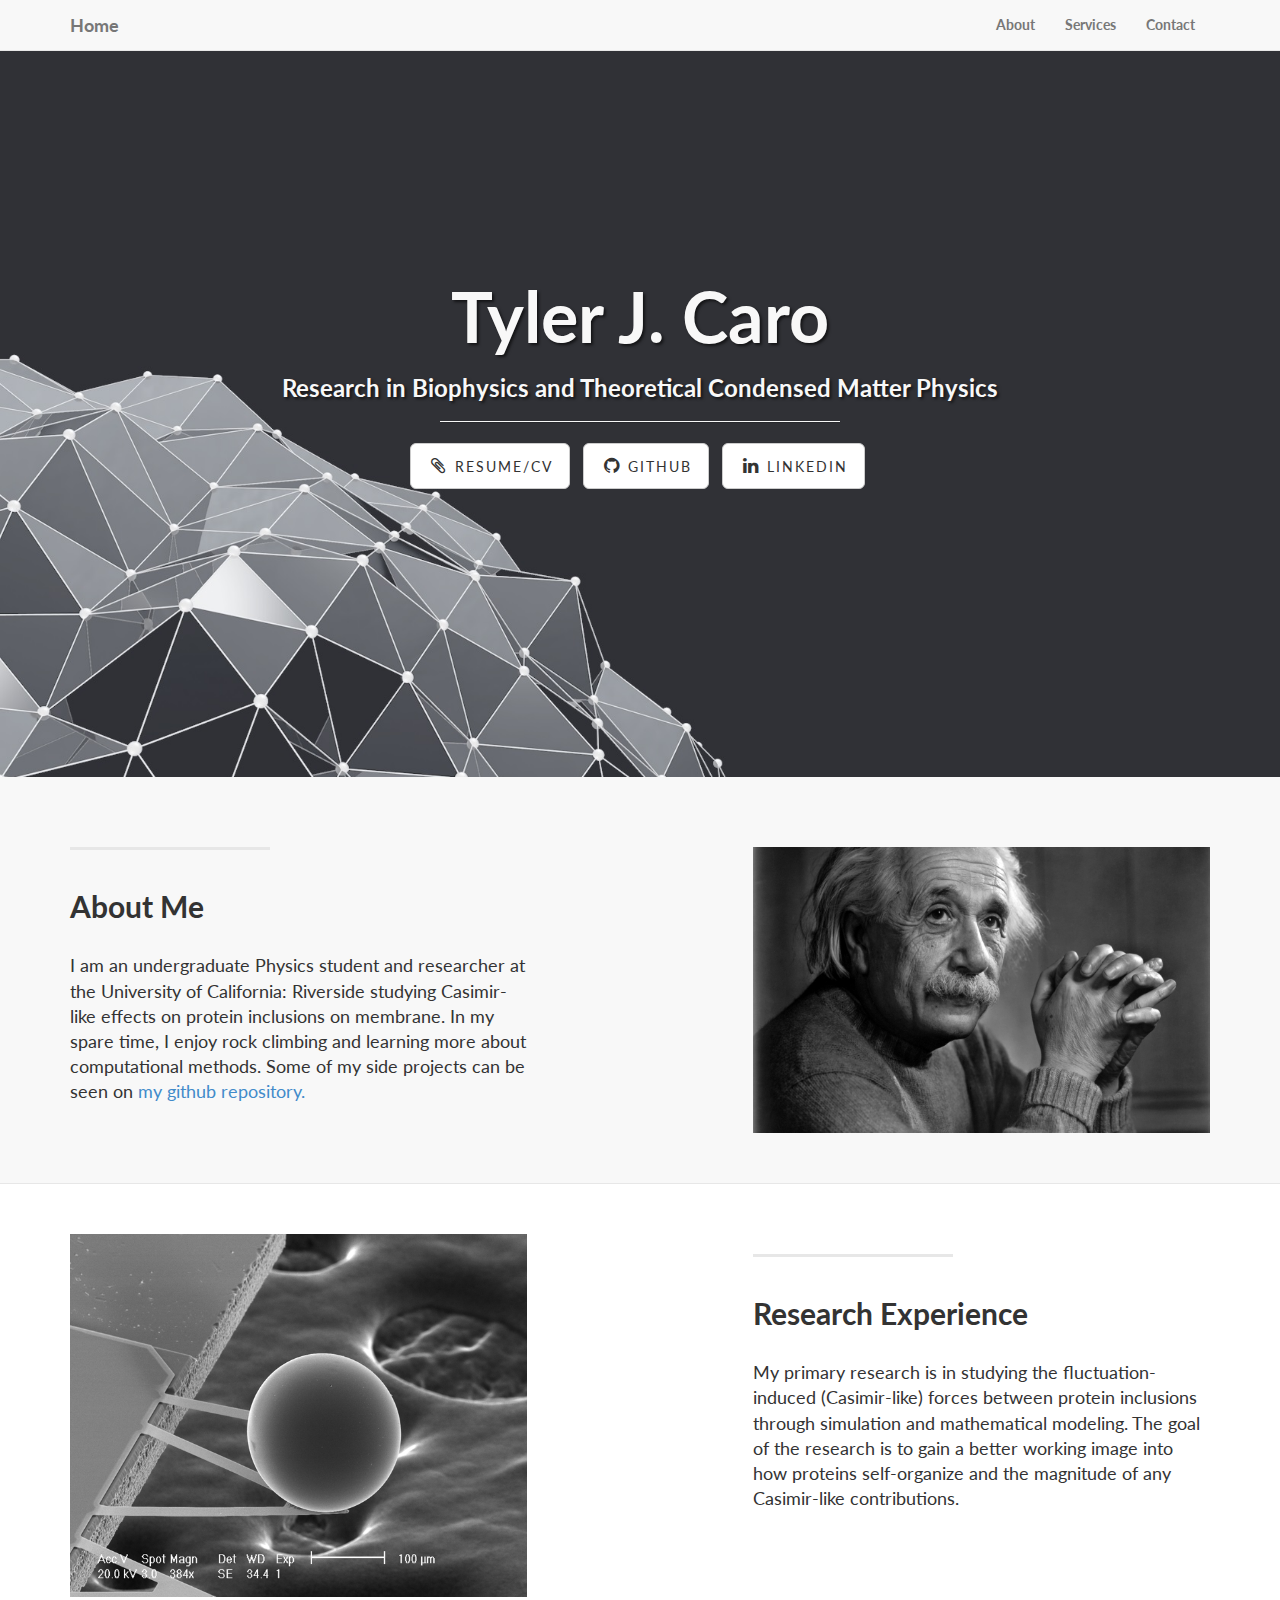
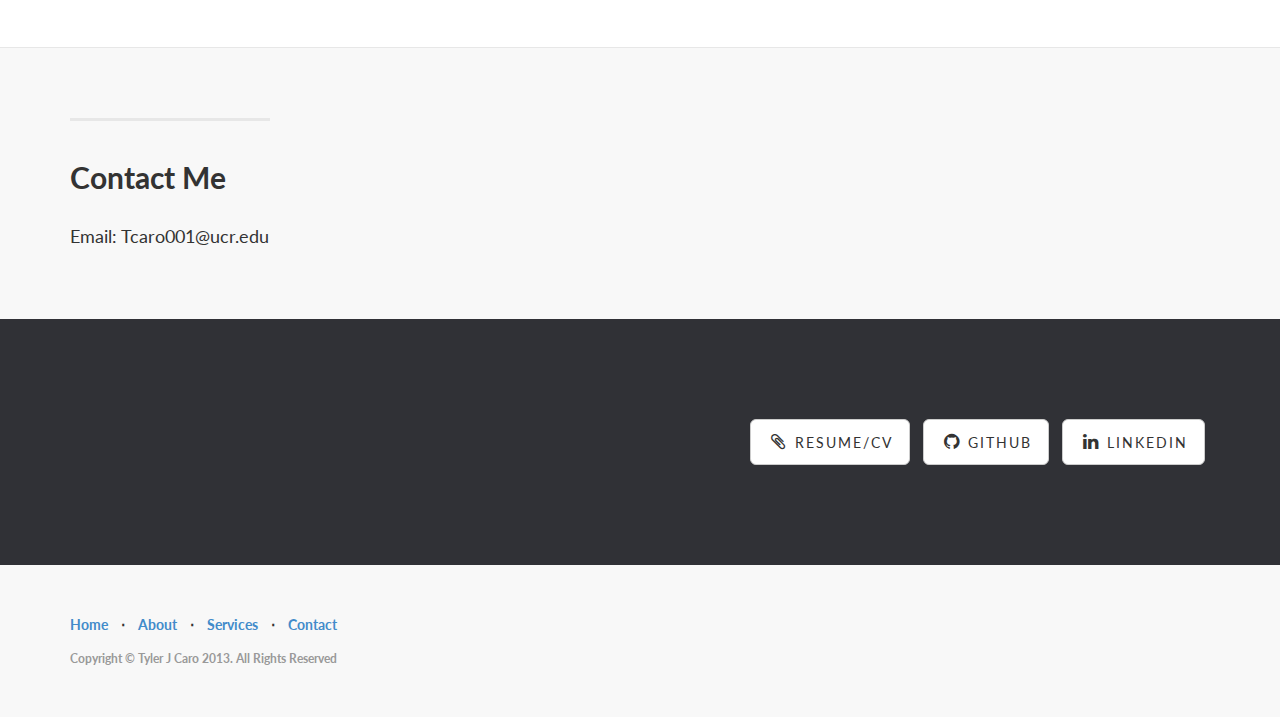
==== commit 0e98b332: "timeline attempt" ====
--- a/archive/index.html
+++ b/archive/index.html
@@ -1,207 +1,206 @@
 <!DOCTYPE html>
 <html lang="en">
-  <head>
+
+<head>
     <meta charset="utf-8">
-    <meta http-equiv="X-UA-Compatible" content="IE=edge">
-    <meta name="viewport" content="width=device-width, initial-scale=1">
+    <meta name="viewport" content="width=device-width, initial-scale=1.0">
     <meta name="description" content="">
     <meta name="author" content="">
-    <link rel="shortcut icon" href="ico/favicon.ico">
-
-    <title>Carousel Template for Bootstrap</title>
+
+    <title>Tyler J. Caro</title>
 
     <!-- Bootstrap core CSS -->
-    <link href="css/bootstrap.min.css" rel="stylesheet">
-
-    <!-- Just for debugging purposes. Don't actually copy this line! -->
-    <!--[if lt IE 9]><script src="js/ie8-responsive-file-warning.js"></script><![endif]-->
-
-    <!-- HTML5 shim and Respond.js IE8 support of HTML5 elements and media queries -->
-    <!--[if lt IE 9]>
-      <script src="https://oss.maxcdn.com/libs/html5shiv/3.7.0/html5shiv.js"></script>
-      <script src="https://oss.maxcdn.com/libs/respond.js/1.4.2/respond.min.js"></script>
-    <![endif]-->
-
-    <!-- Custom styles for this template -->
-    <link href="carousel.css" rel="stylesheet">
-  </head>
-<!-- NAVBAR
-================================================== -->
-  <body>
-    <div class="navbar-wrapper">
-      <div class="container">
-
-        <div class="navbar navbar-inverse navbar-static-top" role="navigation">
-          <div class="container">
+    <link href="css/bootstrap.css" rel="stylesheet">
+
+    <!-- Custom Google Web Font -->
+    <link href="font-awesome/css/font-awesome.min.css" rel="stylesheet">
+    <link href='http://fonts.googleapis.com/css?family=Lato:100,300,400,700,900,100italic,300italic,400italic,700italic,900italic' rel='stylesheet' type='text/css'>
+
+    <!-- Add custom CSS here -->
+    <link href="css/landing-page.css" rel="stylesheet">
+
+</head>
+
+<body>
+
+    <nav class="navbar navbar-default navbar-fixed-top" role="navigation">
+        <div class="container">
             <div class="navbar-header">
-              <button type="button" class="navbar-toggle" data-toggle="collapse" data-target=".navbar-collapse">
-                <span class="sr-only">Toggle navigation</span>
-                <span class="icon-bar"></span>
-                <span class="icon-bar"></span>
-                <span class="icon-bar"></span>
-              </button>
-              <a class="navbar-brand" href="#">Project name</a>
-            </div>
-            <div class="navbar-collapse collapse">
-              <ul class="nav navbar-nav">
-                <li class="active"><a href="#">Home</a></li>
-                <li><a href="#about">About</a></li>
-                <li><a href="#contact">Contact</a></li>
-                <li class="dropdown">
-                  <a href="#" class="dropdown-toggle" data-toggle="dropdown">Dropdown <b class="caret"></b></a>
-                  <ul class="dropdown-menu">
-                    <li><a href="#">Action</a></li>
-                    <li><a href="#">Another action</a></li>
-                    <li><a href="#">Something else here</a></li>
-                    <li class="divider"></li>
-                    <li class="dropdown-header">Nav header</li>
-                    <li><a href="#">Separated link</a></li>
-                    <li><a href="#">One more separated link</a></li>
-                  </ul>
-                </li>
-              </ul>
-            </div>
-          </div>
-        </div>
-
-      </div>
-    </div>
-
-
-    <!-- Carousel
-    ================================================== -->
-    <div id="myCarousel" class="carousel slide" data-ride="carousel">
-      <!-- Indicators -->
-      <ol class="carousel-indicators">
-        <li data-target="#myCarousel" data-slide-to="0" class="active"></li>
-        <li data-target="#myCarousel" data-slide-to="1"></li>
-        <li data-target="#myCarousel" data-slide-to="2"></li>
-      </ol>
-      <div class="carousel-inner">
-        <div class="item active">
-          <img data-src="holder.js/900x500/auto/#777:#7a7a7a/text:First slide" alt="First slide">
-          <div class="container">
-            <div class="carousel-caption">
-              <h1>Example headline.</h1>
-              <p>Note: If you're viewing this page via a <code>file://</code> URL, the "next" and "previous" Glyphicon buttons on the left and right might not load/display properly due to web browser security rules.</p>
-              <p><a class="btn btn-lg btn-primary" href="#" role="button">Sign up today</a></p>
-            </div>
-          </div>
-        </div>
-        <div class="item">
-          <img data-src="holder.js/900x500/auto/#666:#6a6a6a/text:Second slide" alt="Second slide">
-          <div class="container">
-            <div class="carousel-caption">
-              <h1>Another example headline.</h1>
-              <p>Cras justo odio, dapibus ac facilisis in, egestas eget quam. Donec id elit non mi porta gravida at eget metus. Nullam id dolor id nibh ultricies vehicula ut id elit.</p>
-              <p><a class="btn btn-lg btn-primary" href="#" role="button">Learn more</a></p>
-            </div>
-          </div>
-        </div>
-        <div class="item">
-          <img data-src="holder.js/900x500/auto/#555:#5a5a5a/text:Third slide" alt="Third slide">
-          <div class="container">
-            <div class="carousel-caption">
-              <h1>One more for good measure.</h1>
-              <p>Cras justo odio, dapibus ac facilisis in, egestas eget quam. Donec id elit non mi porta gravida at eget metus. Nullam id dolor id nibh ultricies vehicula ut id elit.</p>
-              <p><a class="btn btn-lg btn-primary" href="#" role="button">Browse gallery</a></p>
-            </div>
-          </div>
-        </div>
-      </div>
-      <a class="left carousel-control" href="#myCarousel" data-slide="prev"><span class="glyphicon glyphicon-chevron-left"></span></a>
-      <a class="right carousel-control" href="#myCarousel" data-slide="next"><span class="glyphicon glyphicon-chevron-right"></span></a>
-    </div><!-- /.carousel -->
-
-
-
-    <!-- Marketing messaging and featurettes
-    ================================================== -->
-    <!-- Wrap the rest of the page in another container to center all the content. -->
-
-    <div class="container marketing">
-
-      <!-- Three columns of text below the carousel -->
-      <div class="row">
-        <div class="col-lg-4">
-          <img class="img-circle" data-src="holder.js/140x140" alt="Generic placeholder image">
-          <h2>Heading</h2>
-          <p>Donec sed odio dui. Etiam porta sem malesuada magna mollis euismod. Nullam id dolor id nibh ultricies vehicula ut id elit. Morbi leo risus, porta ac consectetur ac, vestibulum at eros. Praesent commodo cursus magna.</p>
-          <p><a class="btn btn-default" href="#" role="button">View details &raquo;</a></p>
-        </div><!-- /.col-lg-4 -->
-        <div class="col-lg-4">
-          <img class="img-circle" data-src="holder.js/140x140" alt="Generic placeholder image">
-          <h2>Heading</h2>
-          <p>Duis mollis, est non commodo luctus, nisi erat porttitor ligula, eget lacinia odio sem nec elit. Cras mattis consectetur purus sit amet fermentum. Fusce dapibus, tellus ac cursus commodo, tortor mauris condimentum nibh.</p>
-          <p><a class="btn btn-default" href="#" role="button">View details &raquo;</a></p>
-        </div><!-- /.col-lg-4 -->
-        <div class="col-lg-4">
-          <img class="img-circle" data-src="holder.js/140x140" alt="Generic placeholder image">
-          <h2>Heading</h2>
-          <p>Donec sed odio dui. Cras justo odio, dapibus ac facilisis in, egestas eget quam. Vestibulum id ligula porta felis euismod semper. Fusce dapibus, tellus ac cursus commodo, tortor mauris condimentum nibh, ut fermentum massa justo sit amet risus.</p>
-          <p><a class="btn btn-default" href="#" role="button">View details &raquo;</a></p>
-        </div><!-- /.col-lg-4 -->
-      </div><!-- /.row -->
-
-
-      <!-- START THE FEATURETTES -->
-
-      <hr class="featurette-divider">
-
-      <div class="row featurette">
-      <a id="about">&nbsp;</a>
-        <div class="col-md-7">
-          <h2 class="featurette-heading">About Tyler. <span class="text-muted">It'll blow your mind.</span></h2>
-          <p class="lead">Donec ullamcorper nulla non metus auctor fringilla. Vestibulum id ligula porta felis euismod semper. Praesent commodo cursus magna, vel scelerisque nisl consectetur. Fusce dapibus, tellus ac cursus commodo.</p>
-        </div>
-        <div class="col-md-5">
-          <img class="featurette-image img-responsive" data-src="holder.js/500x500/auto" alt="Generic placeholder image">
-        </div>
-      </div>
-
-      <hr class="featurette-divider">
-
-      <div class="row featurette">
-        <div class="col-md-5">
-          <img class="featurette-image img-responsive" data-src="holder.js/500x500/auto" alt="Generic placeholder image">
-        </div>
-        <div class="col-md-7">
-          <h2 class="featurette-heading">Oh yeah, it's that good. <span class="text-muted">See for yourself.</span></h2>
-          <p class="lead">Donec ullamcorper nulla non metus auctor fringilla. Vestibulum id ligula porta felis euismod semper. Praesent commodo cursus magna, vel scelerisque nisl consectetur. Fusce dapibus, tellus ac cursus commodo.</p>
-        </div>
-      </div>
-
-      <hr class="featurette-divider">
-
-      <div class="row featurette">
-        <div class="col-md-7">
-          <h2 class="featurette-heading">And lastly, this one. <span class="text-muted">Checkmate.</span></h2>
-          <p class="lead">Donec ullamcorper nulla non metus auctor fringilla. Vestibulum id ligula porta felis euismod semper. Praesent commodo cursus magna, vel scelerisque nisl consectetur. Fusce dapibus, tellus ac cursus commodo.</p>
-        </div>
-        <div class="col-md-5">
-          <img class="featurette-image img-responsive" data-src="holder.js/500x500/auto" alt="Generic placeholder image">
-        </div>
-      </div>
-
-      <hr class="featurette-divider">
-
-      <!-- /END THE FEATURETTES -->
-
-
-      <!-- FOOTER -->
-      <footer>
-        <p class="pull-right"><a href="#">Back to top</a></p>
-        <p>&copy; 2014 Company, Inc. &middot; <a href="#">Privacy</a> &middot; <a href="#">Terms</a></p>
-      </footer>
-
-    </div><!-- /.container -->
-
-
-    <!-- Bootstrap core JavaScript
-    ================================================== -->
-    <!-- Placed at the end of the document so the pages load faster -->
-    <script src="https://ajax.googleapis.com/ajax/libs/jquery/1.11.0/jquery.min.js"></script>
-    <script src="js/bootstrap.min.js"></script>
-    <script src="js/docs.min.js"></script>
-  </body>
+                <button type="button" class="navbar-toggle" data-toggle="collapse" data-target=".navbar-ex1-collapse">
+                    <span class="sr-only">Toggle navigation</span>
+                    <span class="icon-bar"></span>
+                    <span class="icon-bar"></span>
+                    <span class="icon-bar"></span>
+                </button>
+                <a class="navbar-brand" href="https://tylercaro.github.io">Home</a>
+            </div>
+
+            <!-- Collect the nav links, forms, and other content for toggling -->
+            <div class="collapse navbar-collapse navbar-right navbar-ex1-collapse">
+                <ul class="nav navbar-nav">
+                    <li><a href="#about">About</a>
+                    </li>
+                    <li><a href="#services">Services</a>
+                    </li>
+                    <li><a href="#contact">Contact</a>
+                    </li>
+                </ul>
+            </div>
+            <!-- /.navbar-collapse -->
+        </div>
+        <!-- /.container -->
+    </nav>
+
+    <div class="intro-header">
+
+        <div class="container">
+
+            <div class="row">
+                <div class="col-lg-12">
+                    <div class="intro-message">
+                        <h1>Tyler J. Caro</h1>
+                        <h3>Research in Biophysics and Theoretical Condensed Matter Physics</h3>
+                        <hr class="intro-divider">
+                        <ul class="list-inline intro-social-buttons">
+                            <li><a href="#" class="btn btn-default btn-lg"><i class="fa fa-paperclip fa-fw"></i> <span class="network-name">Resume/CV</span></a>
+                            </li>
+                            <li><a href="https://github.com/tylercaro" class="btn btn-default btn-lg"><i class="fa fa-github fa-fw"></i> <span class="network-name">Github</span></a>
+                            </li>
+                            <li><a href="https://www.linkedin.com/pub/tyler-caro/89/ab4/397" class="btn btn-default btn-lg"><i class="fa fa-linkedin fa-fw"></i> <span class="network-name">Linkedin</span></a>
+                            </li>
+                        </ul>
+                    </div>
+                </div>
+            </div>
+
+        </div>
+        <!-- /.container -->
+
+    </div>
+    <!-- /.intro-header -->
+
+    <div class="content-section-a">
+
+        <div class="container">
+
+            <div class="row">
+            <a id="about">&nbsp;</a>
+                <div class="col-lg-5 col-sm-6">
+                    <hr class="section-heading-spacer">
+                    <div class="clearfix"></div>
+                    <h2 class="section-heading">About Me</h2>
+                    <p class="lead"> I am an undergraduate Physics student and researcher at the University of California: Riverside studying Casimir-like effects on protein inclusions on membrane. In my spare time, I enjoy rock climbing and learning more about computational methods. Some of my side projects can be seen on <a target="_blank" href="http://github.com/tylercaro">my github repository.</a></p>
+                </div>
+                <div class="col-lg-5 col-lg-offset-2 col-sm-6">
+                    <img class="img-responsive" src="img/einstein.jpg" alt="">
+                </div>
+            </div>
+
+        </div>
+        <!-- /.container -->
+
+    </div>
+    <!-- /.content-section-a -->
+
+    <div class="content-section-b">
+
+        <div class="container">
+
+            <div class="row">
+                <div class="col-lg-5 col-lg-offset-1 col-sm-push-6  col-sm-6">
+                    <hr class="section-heading-spacer">
+                    <div class="clearfix"></div>
+                    <h2 class="section-heading">Research Experience
+                    </h2>
+                    <p class="lead">My primary research is in studying the fluctuation-induced (Casimir-like) forces between protein inclusions through simulation and mathematical modeling. The goal of the research is to gain a better working image into how proteins self-organize and the magnitude of any Casimir-like contributions.</p>
+                </div>
+                <div class="col-lg-5 col-sm-pull-6  col-sm-6">
+                    <img class="img-responsive" src="img/casmir.gif" alt="">
+                </div>
+            </div>
+
+        </div>
+        <!-- /.container -->
+
+    </div>
+    <!-- /.content-section-b -->
+
+    <div class="content-section-a">
+
+        <div class="container">
+
+            <div class="row">
+            <a id="contact">&nbsp;</a>
+                <div class="col-lg-5 col-sm-6">
+                    <hr class="section-heading-spacer">
+                    <div class="clearfix"></div>
+                    <h2 class="section-heading">Contact Me</h2>
+                    <p class="lead">Email: Tcaro001@ucr.edu</p>
+                </div>
+                <div class="col-lg-5 col-lg-offset-2 col-sm-6">
+                 
+                </div>
+            </div>
+
+        </div>
+        <!-- /.container -->
+
+    </div>
+    <!-- /.content-section-a -->
+
+    <div class="banner">
+
+        <div class="container">
+
+            <div class="row">
+                <div class="col-lg-6">
+             
+                </div>
+                <div class="col-lg-6">
+                    <ul class="list-inline banner-social-buttons">
+                        <li><a href="#" class="btn btn-default btn-lg"><i class="fa fa-paperclip fa-fw"></i> <span class="network-name">Resume/CV</span></a>
+                        </li>
+                        <li><a href="https://github.com/tylercaro" class="btn btn-default btn-lg"><i class="fa fa-github fa-fw"></i> <span class="network-name">Github</span></a>
+                        </li>
+                        <li><a href="https://www.linkedin.com/pub/tyler-caro/89/ab4/397" class="btn btn-default btn-lg"><i class="fa fa-linkedin fa-fw"></i> <span class="network-name">Linkedin</span></a>
+                        </li>
+                    </ul>
+                </div>
+            </div>
+
+        </div>
+        <!-- /.container -->
+
+    </div>
+    <!-- /.banner -->
+
+    <footer>
+        <div class="container">
+            <div class="row">
+                <div class="col-lg-12">
+                    <ul class="list-inline">
+                        <li><a href="#home">Home</a>
+                        </li>
+                        <li class="footer-menu-divider">&sdot;</li>
+                        <li><a href="#about">About</a>
+                        </li>
+                        <li class="footer-menu-divider">&sdot;</li>
+                        <li><a href="#services">Services</a>
+                        </li>
+                        <li class="footer-menu-divider">&sdot;</li>
+                        <li><a href="#contact">Contact</a>
+                        </li>
+                    </ul>
+                    <p class="copyright text-muted small">Copyright &copy; Tyler J Caro 2013. All Rights Reserved</p>
+                </div>
+            </div>
+        </div>
+    </footer>
+
+    <!-- JavaScript -->
+    <script src="js/jquery-1.10.2.js"></script>
+    <script src="js/bootstrap.js"></script>
+
+</body>
+
 </html>
--- a/archive/css/landing-page.css
+++ b/archive/css/landing-page.css
@@ -0,0 +1,153 @@
+body, html {
+	height: 100%;
+	width: 100%;
+}
+
+body, h1, h2, h3, h4, h5, h6 {
+	font-family: "Lato", "Helvetica Neue", Helvetica, Arial, sans-serif;
+	font-weight: 700;
+}
+
+.lead {
+	font-size: 18px;
+	font-weight: 400;
+}
+
+.intro-header {
+	padding-top: 50px; /* If you're making other pages, make sure there is 50px of padding to make sure the navbar doesn't overlap content! */
+	padding-bottom: 50px;
+	color: #f8f8f8;
+	background: url(../img/intro-bg.jpg) no-repeat center center;
+	background-size: cover;
+	text-align: center;
+}
+
+.intro-message {
+	position: relative;
+	padding-top: 20%;
+	padding-bottom: 20%;
+}
+
+.intro-message > h1 {
+	margin: 0;
+	font-size: 5em;
+	text-shadow: 2px 2px 3px rgba(0, 0, 0, 0.6);
+}
+
+.intro-divider {
+	width: 400px;
+	border-top: 1px solid #f8f8f8;
+	border-bottom: 1px solid rgba(0, 0, 0, 0.2);
+}
+
+.intro-message > h3 {
+	text-shadow: 2px 2px 3px rgba(0, 0, 0, 0.6);
+}
+
+@media (max-width: 767px) {
+	.intro-message {
+		padding-bottom: 15%;
+	}
+
+	.intro-message > h1 {
+		font-size: 3em;
+	}
+
+	ul.intro-social-buttons > li {
+		display: block;
+		margin-bottom: 20px;
+		padding: 0;
+	}
+
+	ul.intro-social-buttons > li:last-child {
+		margin-bottom: 0;
+	}
+
+	.intro-divider {
+		width: 100%;
+	}
+}
+
+.network-name {
+	text-transform: uppercase;
+	font-size: 14px;
+	font-weight: 400;
+	letter-spacing: 2px;
+}
+
+.content-section-a {
+	background-color: #f8f8f8;
+	padding: 50px 0;
+}
+
+.content-section-b {
+	border-top: 1px solid #e7e7e7;
+	border-bottom: 1px solid #e7e7e7;
+	padding: 50px 0;
+}
+
+.section-heading {
+	margin-bottom: 30px;
+}
+
+.section-heading-spacer {
+	border-top: 3px solid #e7e7e7;
+	width: 200px;
+	float: left;
+}
+
+.banner {
+	padding: 100px 0;
+	color: #f8f8f8;
+	background: url(../img/banner-bg.jpg) no-repeat center center;
+	background-size: cover;
+}
+
+.banner h2 {
+	margin: 0;
+	text-shadow: 2px 2px 3px rgba(0, 0, 0, 0.6);
+	font-size: 3em;
+}
+
+.banner ul {
+	margin-bottom: 0;
+}
+
+.banner-social-buttons {
+	float: right;
+	margin-top: 0;
+}
+
+@media (max-width: 1199px) {
+	ul.banner-social-buttons {
+		float: left;
+		margin-top: 15px;
+	}	
+}
+
+@media (max-width: 767px) {
+	.banner h2 {
+		margin: 0;
+		text-shadow: 2px 2px 3px rgba(0, 0, 0, 0.6);
+		font-size: 3em;
+	}
+
+	ul.banner-social-buttons > li {
+		display: block;
+		margin-bottom: 20px;
+		padding: 0;
+	}
+
+	ul.banner-social-buttons > li:last-child {
+		margin-bottom: 0;
+	}	
+}
+
+footer {
+	background-color: #f8f8f8;
+	padding: 50px 0;
+}
+
+p.copyright {
+	margin: 15px 0 0;
+}